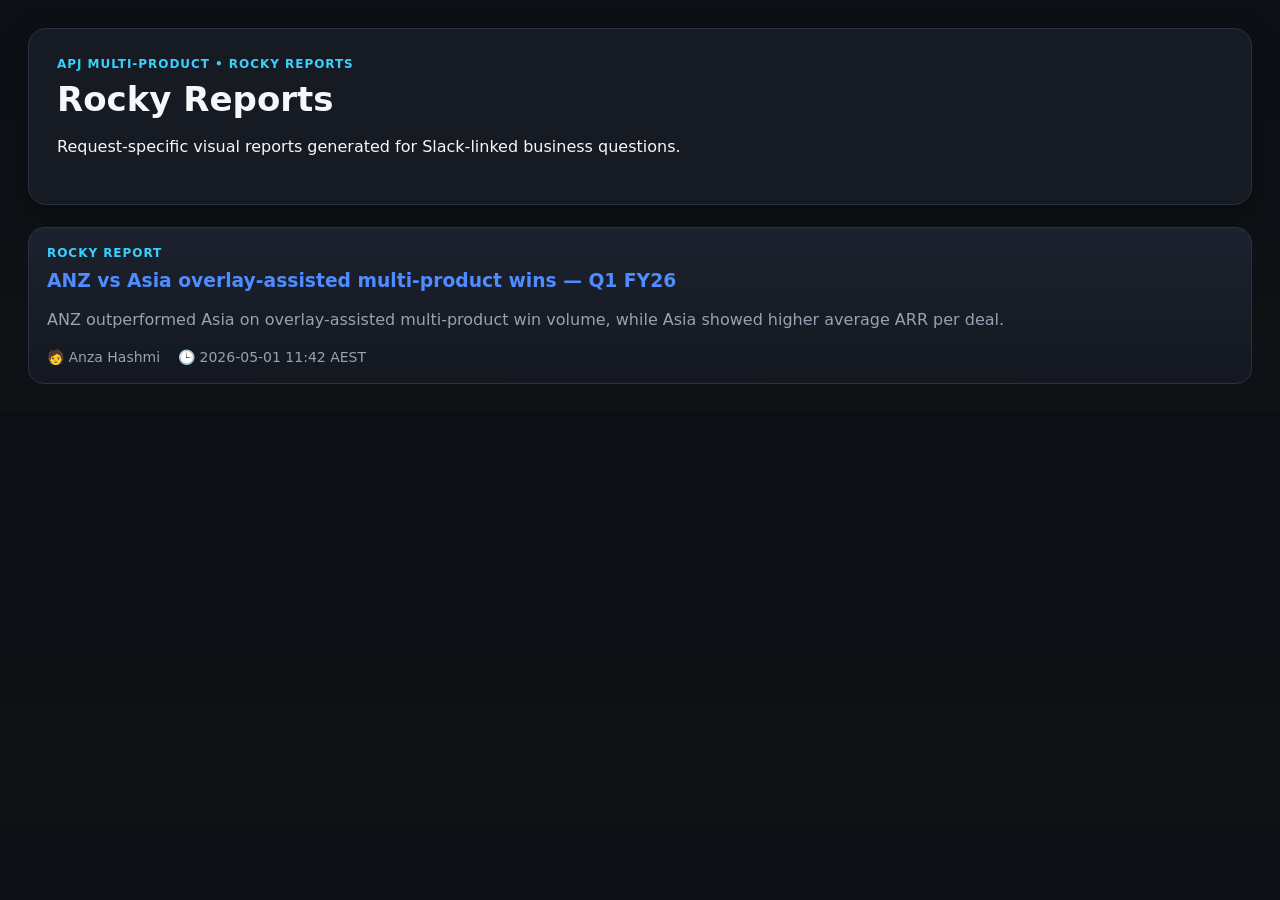
==== index.html @ 47eec7d0 "Publish initial Rocky Reports scaffold" ====
<!doctype html><html><head><meta charset='utf-8'><meta name='viewport' content='width=device-width, initial-scale=1'><title>Rocky Reports</title><link rel='stylesheet' href='assets/styles.css'></head><body><div class='container'><section class='header-card'><div class='eyebrow'>APJ Multi-Product • Rocky Reports</div><h1>Rocky Reports</h1><p>Request-specific visual reports generated for Slack-linked business questions.</p></section><section class='report-list'><a class='report-card' href='generated/2026-05-01-anz-vs-asia-overlay-assisted-multi-product-wins-q1-fy26/index.html'><div class='eyebrow'>Rocky Report</div><h3>ANZ vs Asia overlay-assisted multi-product wins — Q1 FY26</h3><p class='muted'>ANZ outperformed Asia on overlay-assisted multi-product win volume, while Asia showed higher average ARR per deal.</p><div class='meta-row'><span>🧑 Anza Hashmi</span><span>🕒 2026-05-01 11:42 AEST</span></div></a></section></div></body></html>
---- assets/styles.css ----
:root {
  --bg: #0f1115;
  --panel: #171b23;
  --panel-2: #1d2330;
  --text: #f5f7fb;
  --muted: #98a2b3;
  --border: #2a3242;
  --blue: #4e8cff;
  --green: #1fdb8b;
  --purple: #a56bff;
  --orange: #ffb547;
  --pink: #ff5fa2;
  --cyan: #39d0ff;
  --danger: #ff6b6b;
  --shadow: 0 10px 30px rgba(0,0,0,.25);
  --radius: 18px;
}

* { box-sizing: border-box; }
body {
  margin: 0;
  font-family: Inter, ui-sans-serif, system-ui, -apple-system, BlinkMacSystemFont, "Segoe UI", sans-serif;
  background: linear-gradient(180deg, #0c0f14 0%, #0f1115 100%);
  color: var(--text);
}

a { color: var(--blue); text-decoration: none; }
a:hover { text-decoration: underline; }

.container {
  max-width: 1280px;
  margin: 0 auto;
  padding: 28px;
}

.header-card, .panel, .kpi-card {
  background: rgba(23, 27, 35, 0.95);
  border: 1px solid var(--border);
  border-radius: var(--radius);
  box-shadow: var(--shadow);
}

.header-card {
  padding: 28px;
  margin-bottom: 22px;
}

.eyebrow {
  color: var(--cyan);
  text-transform: uppercase;
  letter-spacing: .08em;
  font-size: 12px;
  font-weight: 700;
  margin-bottom: 10px;
}

h1, h2, h3 { margin: 0 0 10px; }
h1 { font-size: 34px; line-height: 1.1; }
h2 { font-size: 22px; }
p { color: var(--text); line-height: 1.6; }
.muted { color: var(--muted); }

.meta-row {
  display: flex;
  gap: 18px;
  flex-wrap: wrap;
  margin-top: 16px;
  color: var(--muted);
  font-size: 14px;
}

.kpi-grid {
  display: grid;
  grid-template-columns: repeat(auto-fit, minmax(190px, 1fr));
  gap: 16px;
  margin: 22px 0;
}

.kpi-card {
  padding: 18px;
  background: linear-gradient(180deg, rgba(29,35,48,.96), rgba(23,27,35,.96));
}
.kpi-label {
  color: var(--muted);
  font-size: 13px;
  margin-bottom: 8px;
}
.kpi-value {
  font-size: 30px;
  font-weight: 800;
  letter-spacing: -0.02em;
}
.kpi-sub {
  color: var(--muted);
  font-size: 13px;
  margin-top: 8px;
}

.grid {
  display: grid;
  grid-template-columns: 2fr 1fr;
  gap: 18px;
}

.panel {
  padding: 20px;
  margin-bottom: 18px;
}

.chart-shell {
  margin-top: 12px;
  min-height: 260px;
  border-radius: 14px;
  background: rgba(255,255,255,0.02);
  border: 1px dashed rgba(255,255,255,0.08);
  padding: 14px;
}

.table {
  width: 100%;
  border-collapse: collapse;
  margin-top: 12px;
}
.table th, .table td {
  text-align: left;
  padding: 10px 8px;
  border-bottom: 1px solid rgba(255,255,255,0.06);
  font-size: 14px;
}
.table th { color: var(--muted); font-weight: 600; }

.badge {
  display: inline-flex;
  align-items: center;
  gap: 8px;
  background: rgba(78, 140, 255, 0.12);
  color: #b8d1ff;
  border: 1px solid rgba(78, 140, 255, 0.25);
  border-radius: 999px;
  padding: 7px 12px;
  font-size: 12px;
  font-weight: 700;
}

.note-list {
  margin: 0;
  padding-left: 18px;
  color: var(--muted);
}
.note-list li { margin: 8px 0; }

.report-list {
  display: grid;
  grid-template-columns: repeat(auto-fit, minmax(280px, 1fr));
  gap: 16px;
  margin-top: 20px;
}
.report-card {
  padding: 18px;
  border-radius: 16px;
  border: 1px solid var(--border);
  background: linear-gradient(180deg, rgba(29,35,48,.92), rgba(20,24,32,.92));
}
.report-card h3 { margin-bottom: 8px; }

@media (max-width: 920px) {
  .grid { grid-template-columns: 1fr; }
  .container { padding: 18px; }
  h1 { font-size: 28px; }
}
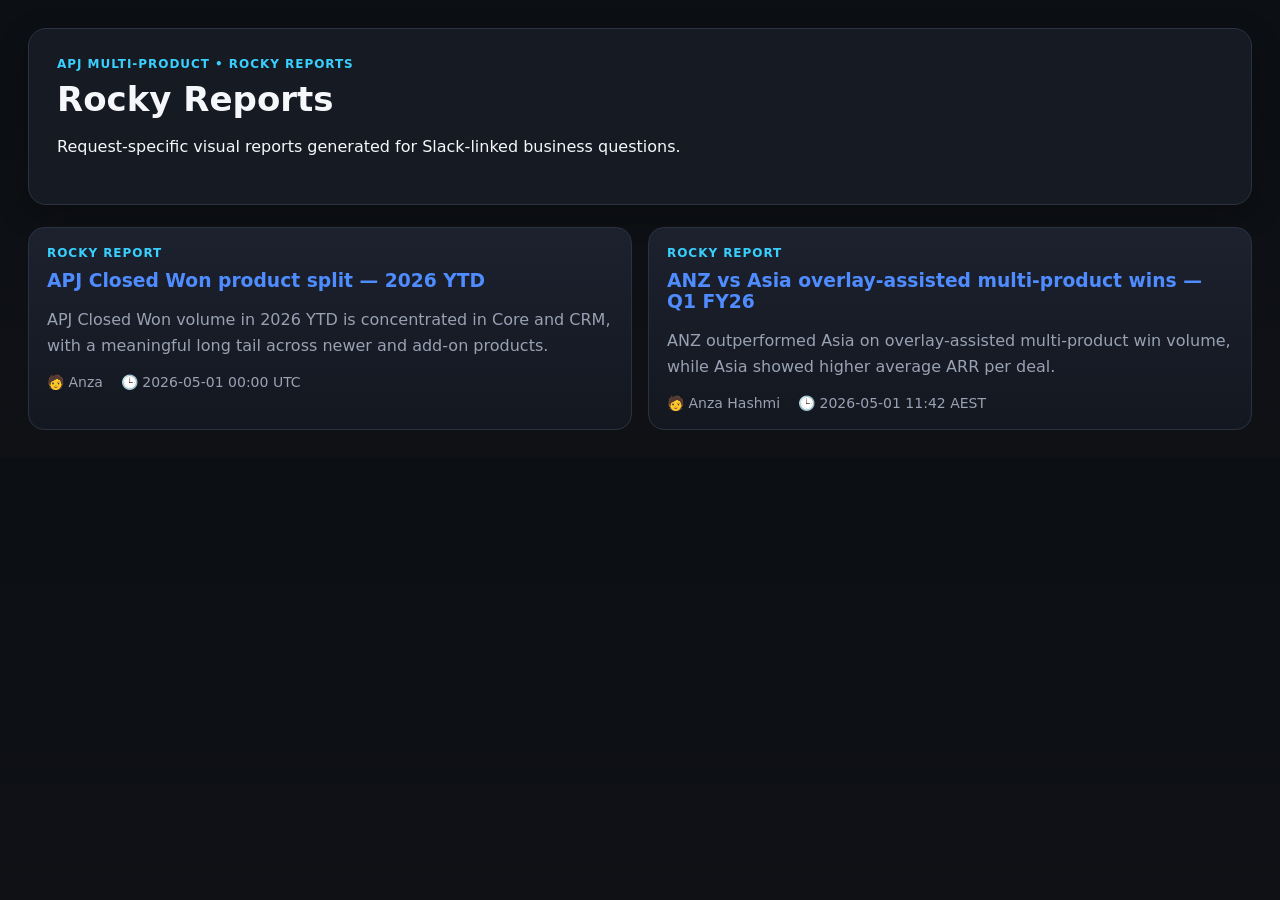
==== commit 27aee0f5: "Publish APJ closed won product split report" ====
--- a/index.html
+++ b/index.html
@@ -1 +1 @@
-<!doctype html><html><head><meta charset='utf-8'><meta name='viewport' content='width=device-width, initial-scale=1'><title>Rocky Reports</title><link rel='stylesheet' href='assets/styles.css'></head><body><div class='container'><section class='header-card'><div class='eyebrow'>APJ Multi-Product • Rocky Reports</div><h1>Rocky Reports</h1><p>Request-specific visual reports generated for Slack-linked business questions.</p></section><section class='report-list'><a class='report-card' href='generated/2026-05-01-anz-vs-asia-overlay-assisted-multi-product-wins-q1-fy26/index.html'><div class='eyebrow'>Rocky Report</div><h3>ANZ vs Asia overlay-assisted multi-product wins — Q1 FY26</h3><p class='muted'>ANZ outperformed Asia on overlay-assisted multi-product win volume, while Asia showed higher average ARR per deal.</p><div class='meta-row'><span>🧑 Anza Hashmi</span><span>🕒 2026-05-01 11:42 AEST</span></div></a></section></div></body></html>+<!doctype html><html><head><meta charset='utf-8'><meta name='viewport' content='width=device-width, initial-scale=1'><title>Rocky Reports</title><link rel='stylesheet' href='assets/styles.css'></head><body><div class='container'><section class='header-card'><div class='eyebrow'>APJ Multi-Product • Rocky Reports</div><h1>Rocky Reports</h1><p>Request-specific visual reports generated for Slack-linked business questions.</p></section><section class='report-list'><a class='report-card' href='generated/2026-05-01-apj-closed-won-product-split-2026-ytd/index.html'><div class='eyebrow'>Rocky Report</div><h3>APJ Closed Won product split — 2026 YTD</h3><p class='muted'>APJ Closed Won volume in 2026 YTD is concentrated in Core and CRM, with a meaningful long tail across newer and add-on products.</p><div class='meta-row'><span>🧑 Anza</span><span>🕒 2026-05-01 00:00 UTC</span></div></a><a class='report-card' href='generated/2026-05-01-anz-vs-asia-overlay-assisted-multi-product-wins-q1-fy26/index.html'><div class='eyebrow'>Rocky Report</div><h3>ANZ vs Asia overlay-assisted multi-product wins — Q1 FY26</h3><p class='muted'>ANZ outperformed Asia on overlay-assisted multi-product win volume, while Asia showed higher average ARR per deal.</p><div class='meta-row'><span>🧑 Anza Hashmi</span><span>🕒 2026-05-01 11:42 AEST</span></div></a></section></div></body></html>
